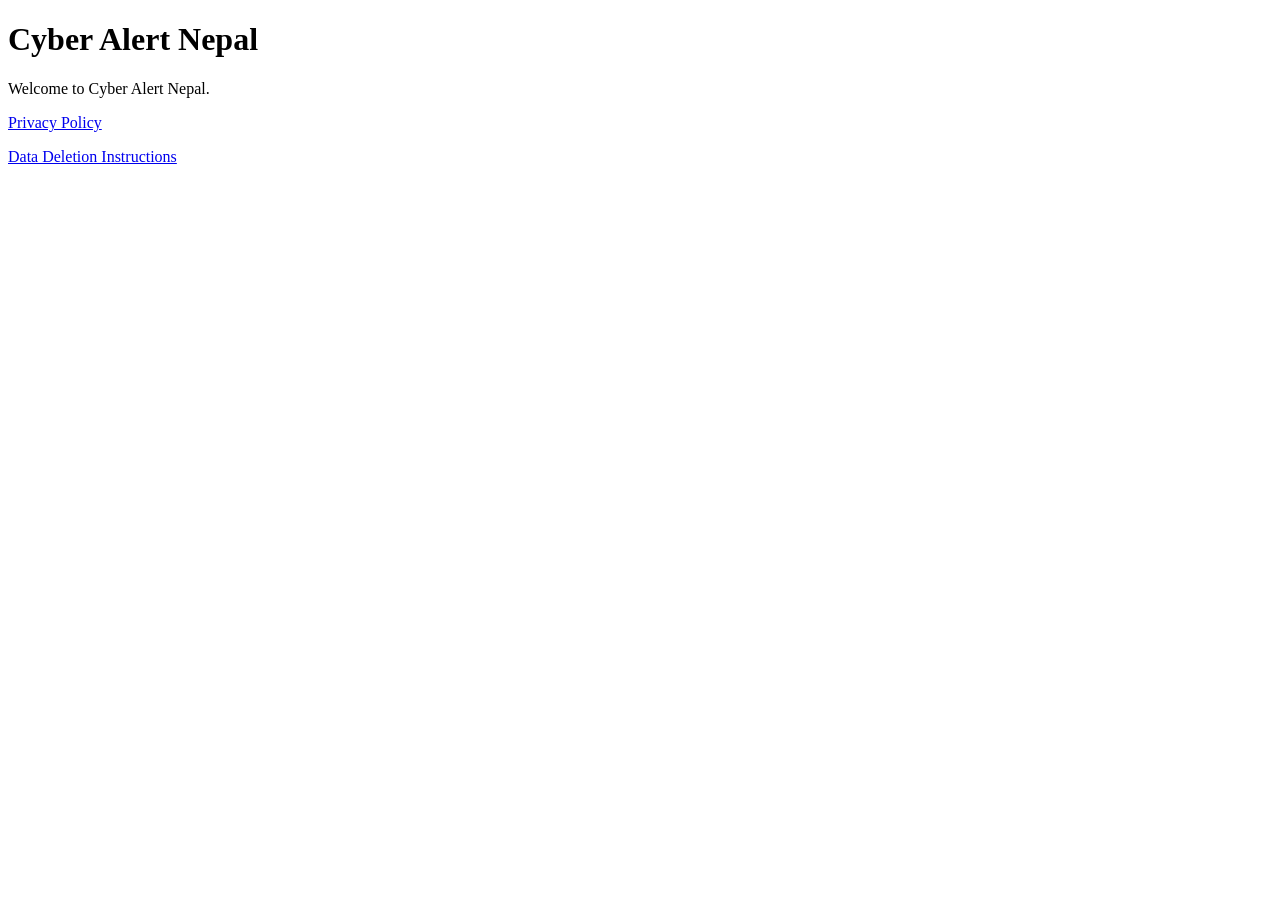
==== index.html @ 8419bdeb "Create index.html for Cyber Alert Nepal website" ====
<!DOCTYPE html>
<html>
<head>
    <title>Cyber Alert Nepal</title>
</head>
<body>
    <h1>Cyber Alert Nepal</h1>
    <p>Welcome to Cyber Alert Nepal.</p>

    <p>
        <a href="privacy-policy.html">Privacy Policy</a>
    </p>

    <p>
        <a href="data-deletion.html">Data Deletion Instructions</a>
    </p>
</body>
</html>
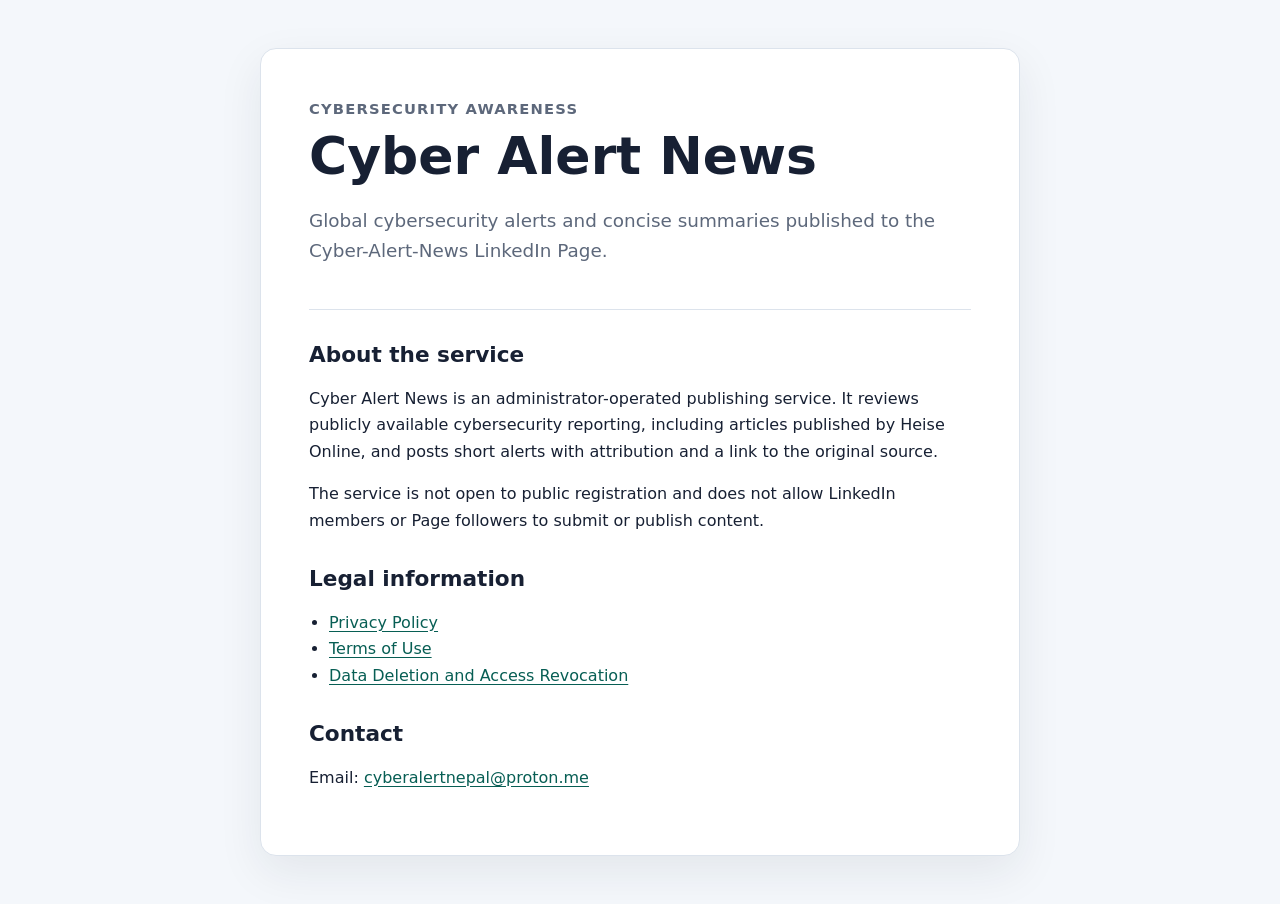
==== commit 5b612b0c: "Update legal pages for LinkedIn publishing" ====
--- a/index.html
+++ b/index.html
@@ -1,18 +1,41 @@
-<!DOCTYPE html>
-<html>
+<!doctype html>
+<html lang="en">
 <head>
-    <title>Cyber Alert Nepal</title>
+    <meta charset="utf-8">
+    <meta name="viewport" content="width=device-width, initial-scale=1">
+    <meta name="description" content="Cyber Alert News publishes global cybersecurity alerts and links to original reporting on LinkedIn.">
+    <title>Cyber Alert News</title>
+    <link rel="stylesheet" href="styles.css">
 </head>
 <body>
-    <h1>Cyber Alert Nepal</h1>
-    <p>Welcome to Cyber Alert Nepal.</p>
+<main>
+    <header>
+        <p class="eyebrow">Cybersecurity awareness</p>
+        <h1>Cyber Alert News</h1>
+        <p class="lead">Global cybersecurity alerts and concise summaries published to the Cyber-Alert-News LinkedIn Page.</p>
+    </header>
 
-    <p>
-        <a href="privacy-policy.html">Privacy Policy</a>
-    </p>
+    <section>
+        <h2>About the service</h2>
+        <p>Cyber Alert News is an administrator-operated publishing service. It reviews publicly available cybersecurity reporting, including articles published by Heise Online, and posts short alerts with attribution and a link to the original source.</p>
+        <p>The service is not open to public registration and does not allow LinkedIn members or Page followers to submit or publish content.</p>
+    </section>
 
-    <p>
-        <a href="data-deletion.html">Data Deletion Instructions</a>
-    </p>
+    <section>
+        <h2>Legal information</h2>
+        <nav aria-label="Legal information">
+            <ul class="link-list">
+                <li><a href="privacy-policy.html">Privacy Policy</a></li>
+                <li><a href="terms.html">Terms of Use</a></li>
+                <li><a href="data-deletion.html">Data Deletion and Access Revocation</a></li>
+            </ul>
+        </nav>
+    </section>
+
+    <section>
+        <h2>Contact</h2>
+        <p>Email: <a href="mailto:cyberalertnepal@proton.me">cyberalertnepal@proton.me</a></p>
+    </section>
+</main>
 </body>
 </html>
--- a/styles.css
+++ b/styles.css
@@ -0,0 +1,108 @@
+:root {
+    color-scheme: light;
+    --background: #f4f7fb;
+    --surface: #ffffff;
+    --text: #172033;
+    --muted: #5d687b;
+    --accent: #075e54;
+    --border: #dce3ec;
+}
+
+* {
+    box-sizing: border-box;
+}
+
+body {
+    margin: 0;
+    background: var(--background);
+    color: var(--text);
+    font-family: Inter, ui-sans-serif, system-ui, -apple-system, BlinkMacSystemFont, "Segoe UI", sans-serif;
+    font-size: 1rem;
+    line-height: 1.65;
+}
+
+main {
+    width: min(760px, calc(100% - 2rem));
+    margin: 3rem auto;
+    padding: clamp(1.5rem, 4vw, 3rem);
+    background: var(--surface);
+    border: 1px solid var(--border);
+    border-radius: 16px;
+    box-shadow: 0 16px 45px rgba(23, 32, 51, 0.08);
+}
+
+header {
+    padding-bottom: 1.5rem;
+    border-bottom: 1px solid var(--border);
+}
+
+h1,
+h2 {
+    line-height: 1.2;
+}
+
+h1 {
+    margin: 0.25rem 0 1rem;
+    font-size: clamp(2rem, 6vw, 3.25rem);
+}
+
+h2 {
+    margin-top: 2rem;
+    font-size: 1.35rem;
+}
+
+a {
+    color: var(--accent);
+    text-underline-offset: 0.2em;
+}
+
+a:hover,
+a:focus-visible {
+    text-decoration-thickness: 2px;
+}
+
+.eyebrow,
+.updated,
+.breadcrumb {
+    color: var(--muted);
+    font-size: 0.92rem;
+}
+
+.eyebrow {
+    margin: 0;
+    font-weight: 700;
+    letter-spacing: 0.08em;
+    text-transform: uppercase;
+}
+
+.lead {
+    color: var(--muted);
+    font-size: 1.15rem;
+}
+
+.breadcrumb {
+    margin-bottom: 1.5rem;
+}
+
+.link-list {
+    padding-left: 1.25rem;
+}
+
+footer {
+    display: flex;
+    flex-wrap: wrap;
+    gap: 0.75rem 1.25rem;
+    margin-top: 3rem;
+    padding-top: 1.5rem;
+    border-top: 1px solid var(--border);
+}
+
+@media (max-width: 520px) {
+    main {
+        margin: 0;
+        width: 100%;
+        border: 0;
+        border-radius: 0;
+        box-shadow: none;
+    }
+}
